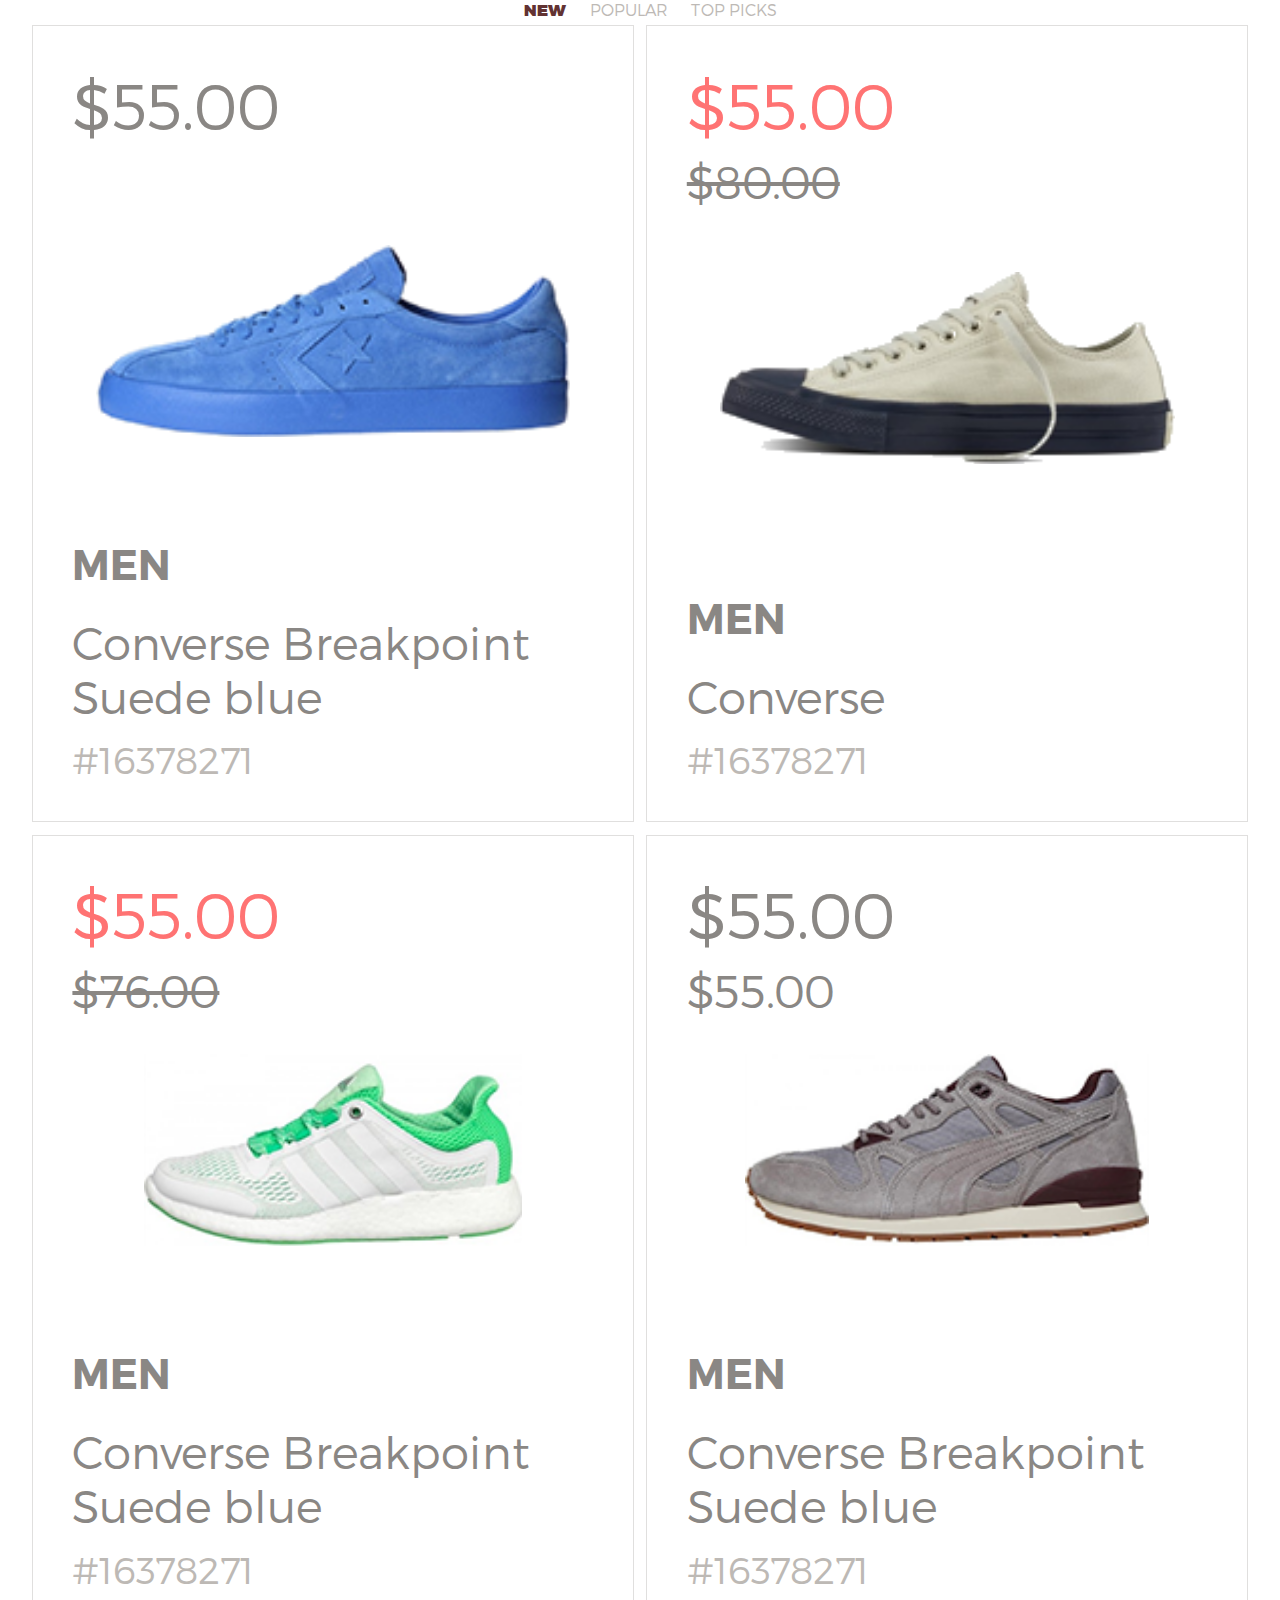
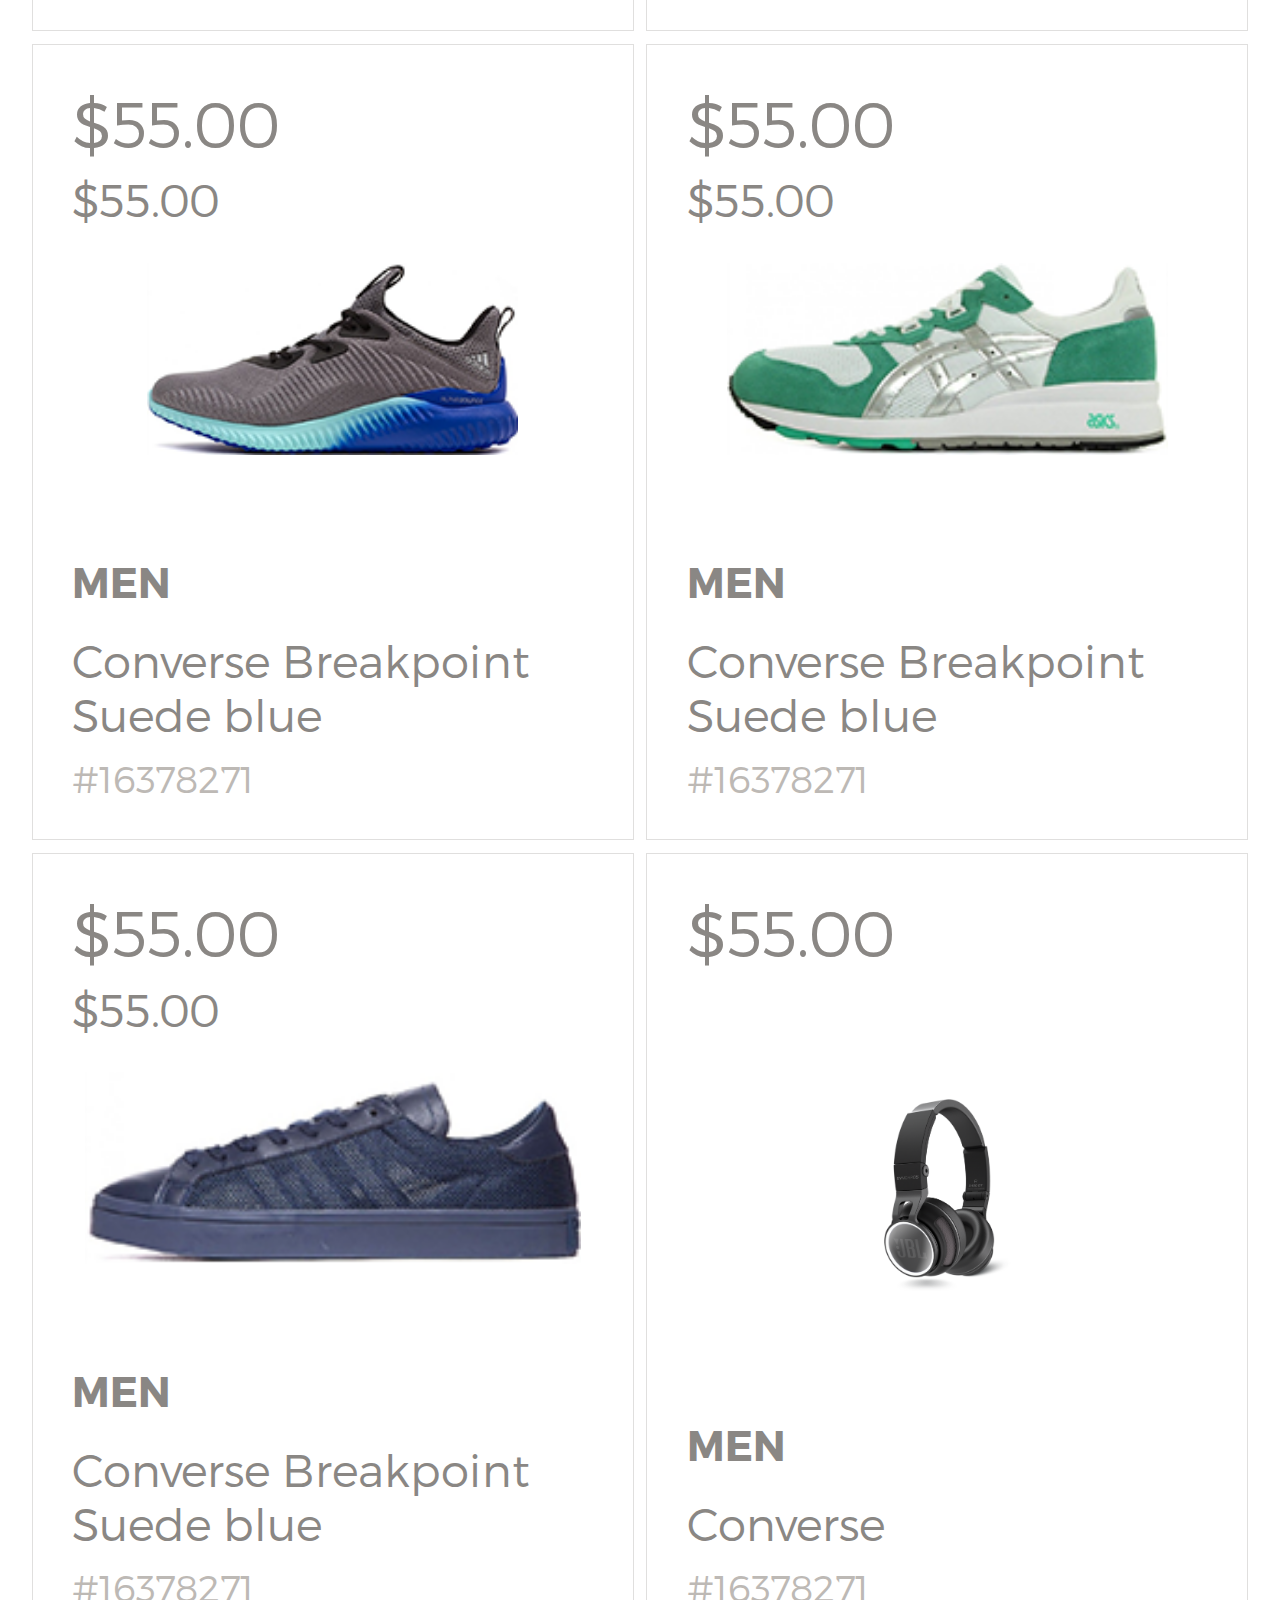
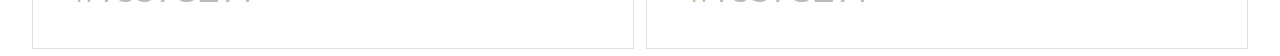
==== app/index.html @ c6f23c6f "20" ====
<!DOCTYPE html>
<html lang="en">

<head>
	<meta charset="UTF-8">
	<meta name="viewport" content="width=device-width, initial-scale=1.0">
	<meta http-equiv="X-UA-Compatible" content="ie=edge">
	<link rel="stylesheet" href="css/fonts.css">
	<link rel="stylesheet" href="css/normalize.css">
	<link rel="stylesheet" href="css/styles.css">
	<title>Document</title>
</head>

<body>
	<header>
	</header>

	<section>
	</section>


	<div class="wrap">
		<ul class="catalogue-filtr">
			<li class="catalogue-filtr__item"><span class="catalogue-filtr__link catalogue-filtr__link--active">new</span>
			</li>
			<li class="catalogue-filtr__item"><a class="catalogue-filtr__link" href="#">popular</a></li>
			<li class="catalogue-filtr__item"><a class="catalogue-filtr__link" href="#">top picks</a></li>
		</ul>
	</div>

	<div class="product-grid wrap">

		<div class="product-grid__item product-card">
			<div class="product-card__wrapper">
				<table class="product-card__info">
					<tr>
						<td class="product-info__cost">$55.00</td>
					</tr>
					<tr>
						<td class="product-info__sell"></td>
					</tr>
					<tr>
						<td><img class="product-info__img" src="img/product/product-1.png" alt="product"></td>
					</tr>
					<tr>
						<td class="product-info__sex">men</td>
					</tr>
					<tr>
						<td class="product-info__desc">Converse Breakpoint Suede blue</td>
					</tr>
					<tr>
						<td class="product-info__id">#16378271</td>
					</tr>
				</table>
			</div>
		</div>

		<div class="product-grid__item product-card">
			<div class="product-card__wrapper">
				<table class="product-card__info product-card__info--sale">
					<tr>
						<td class="product-info__cost">$55.00</td>
					</tr>
					<tr>
						<td class="product-info__sell">$80.00</td>
					</tr>
					<tr>
						<td><img class="product-info__img" src="img/product/product-2.png" alt="product"></td>
					</tr>
					<tr>
						<td class="product-info__sex">men</td>
					</tr>
					<tr>
						<td class="product-info__desc">Converse</td>
					</tr>
					<tr>
						<td class="product-info__id">#16378271</td>
					</tr>
				</table>
			</div>
		</div>
		<div class="product-grid__item product-card">
			<div class="product-card__wrapper">
				<table class="product-card__info product-card__info--sale">
					<tr>
						<td class="product-info__cost">$55.00</td>
					</tr>
					<tr>
						<td class="product-info__sell">$76.00</td>
					</tr>
					<tr>
						<td><img class="product-info__img" src="img/product/product-3.png" alt="product"></td>
					</tr>
					<tr>
						<td class="product-info__sex">men</td>
					</tr>
					<tr>
						<td class="product-info__desc">Converse Breakpoint Suede blue</td>
					</tr>
					<tr>
						<td class="product-info__id">#16378271</td>
					</tr>
				</table>
			</div>
		</div>
		<div class="product-grid__item product-card">
			<div class="product-card__wrapper">
				<table class="product-card__info">
					<tr>
						<td class="product-info__cost">$55.00</td>
					</tr>
					<tr>
						<td class="product-info__sell">$55.00</td>
					</tr>
					<tr>
						<td><img class="product-info__img" src="img/product/product-4.png" alt="product"></td>
					</tr>
					<tr>
						<td class="product-info__sex">men</td>
					</tr>
					<tr>
						<td class="product-info__desc">Converse Breakpoint Suede blue</td>
					</tr>
					<tr>
						<td class="product-info__id">#16378271</td>
					</tr>
				</table>
			</div>
		</div>
		<div class="product-grid__item product-card">
			<div class="product-card__wrapper">
				<table class="product-card__info">
					<tr>
						<td class="product-info__cost">$55.00</td>
					</tr>
					<tr>
						<td class="product-info__sell">$55.00</td>
					</tr>
					<tr>
						<td><img class="product-info__img" src="img/product/product-5.png" alt="product"></td>
					</tr>
					<tr>
						<td class="product-info__sex">men</td>
					</tr>
					<tr>
						<td class="product-info__desc">Converse Breakpoint Suede blue</td>
					</tr>
					<tr>
						<td class="product-info__id">#16378271</td>
					</tr>
				</table>
			</div>
		</div>
		<div class="product-grid__item product-card">
			<div class="product-card__wrapper">
				<table class="product-card__info">
					<tr>
						<td class="product-info__cost">$55.00</td>
					</tr>
					<tr>
						<td class="product-info__sell">$55.00</td>
					</tr>
					<tr>
						<td><img class="product-info__img" src="img/product/product-6.png" alt="product"></td>
					</tr>
					<tr>
						<td class="product-info__sex">men</td>
					</tr>
					<tr>
						<td class="product-info__desc">Converse Breakpoint Suede blue</td>
					</tr>
					<tr>
						<td class="product-info__id">#16378271</td>
					</tr>
				</table>
			</div>
		</div>
		<div class="product-grid__item product-card">
			<div class="product-card__wrapper">
				<table class="product-card__info">
					<tr>
						<td class="product-info__cost">$55.00</td>
					</tr>
					<tr>
						<td class="product-info__sell">$55.00</td>
					</tr>
					<tr>
						<td><img class="product-info__img" src="img/product/product-7.png" alt="product"></td>
					</tr>
					<tr>
						<td class="product-info__sex">men</td>
					</tr>
					<tr>
						<td class="product-info__desc">Converse Breakpoint Suede blue</td>
					</tr>
					<tr>
						<td class="product-info__id">#16378271</td>
					</tr>
				</table>
			</div>
		</div>
		<div class="product-grid__item product-card">
			<div class="product-card__wrapper">
				<table class="product-card__info">
					<tr>
						<td class="product-info__cost">$55.00</td>
					</tr>
					<tr>
						<td class="product-info__sell"></td>
					</tr>
					<tr>
						<td><img class="product-info__img" src="img/product/product-8.png" alt="product"></td>
					</tr>
					<tr>
						<td class="product-info__sex">men</td>
					</tr>
					<tr>
						<td class="product-info__desc">Converse</td>
					</tr>
					<tr>
						<td class="product-info__id">#16378271</td>
					</tr>
				</table>
			</div>
		</div>

	</div>
</body>

</html>
---- app/css/fonts.css ----
@font-face {
    font-family: Trueno;
    font-style: normal;
    font-weight: 950;
    src: url('../fonts/TruenoUltBlk.woff') format('woff');
    src: url('../fonts/TruenoUltBlk.woff2') format('woff2');
}

@font-face {
    font-family: Trueno;
    font-style: normal;
    font-weight: 300;
    src: url('../fonts/TruenoLt.woff') format('woff');
    src: url('../fonts/TruenoLt.woff2') format('woff2');
}

@font-face {
    font-family: Trueno;
    font-style: normal;
    font-weight: 700;
    src: url('../fonts/TruenoBd.woff') format('woff');
    src: url('../fonts/TruenoBd.woff2') format('woff2');
}
---- app/css/styles.css ----
html{color:#8a8784}.wrap{margin:0 auto;text-align:center}.catalogue-filtr{display:inline}.catalogue-filtr__item{display:inline;margin-right:20px}.catalogue-filtr__link{color:#bdb9b5;text-transform:uppercase}.catalogue-filtr__link:hover{color:#ff7373}.catalogue-filtr__link--active{color:#623232;font-weight:900}.catalogue-filtr__link--active:hover{color:#623232}.product-grid{font-size:0}.product-card{width:47%;display:inline-block;margin:.5vw;padding:3vw;border:1px solid #e0dfde}.product-card__wrapper{position:relative;width:100%;padding-bottom:137.2549019607843%}.product-card__info{position:absolute;width:100%;height:100%;border-collapse:collapse;font-size:5vw}.product-card__info .product-info{color:red}.product-card__info .product-info__cost{font-size:1em;text-align:left;height:1%}.product-card__info .product-info__sell{font-size:.705882352em;text-align:left;height:6vw}.product-card__info .product-info__img{height:15vw}.product-card__info .product-info__sex{padding-top:5vw;text-transform:uppercase;font-weight:700;text-align:left;font-size:.6470588235294118em;height:2%}.product-card__info .product-info__desc{padding-top:2vw;text-align:left;font-size:.705882352em;height:2vw}.product-card__info .product-info__id{padding-top:1vw;text-align:left;color:#bdb9b5;font-size:.5882352941176471em;height:1vw}.product-card__info--sale .product-info__cost{color:#ff7373}.product-card__info--sale .product-info__sell{text-decoration:line-through}
/*# sourceMappingURL=[data-uri] */
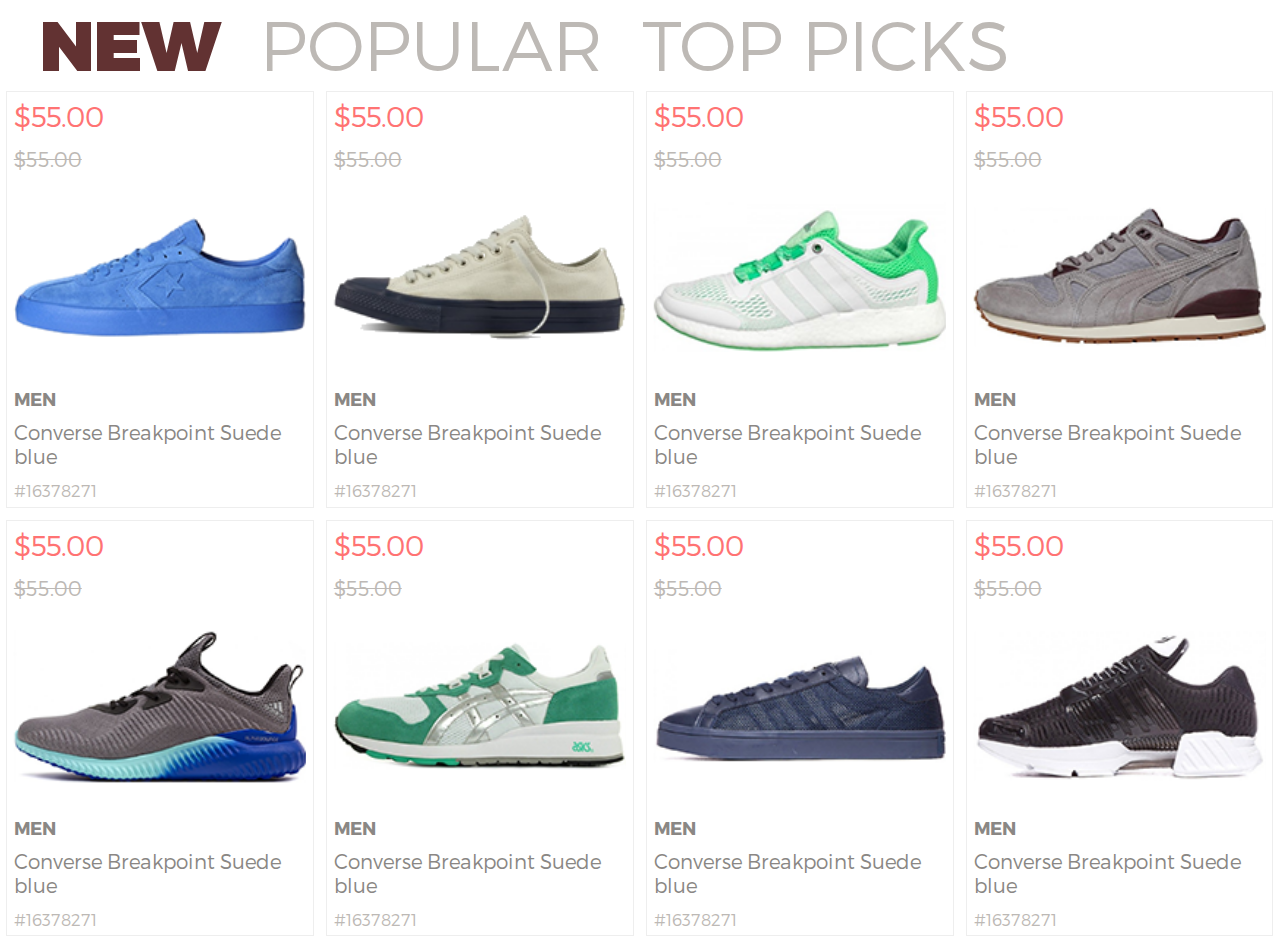
==== commit ee24c84a: "dsf" ====
--- a/app/index.html
+++ b/app/index.html
@@ -12,11 +12,6 @@
 </head>
 
 <body>
-	<header>
-	</header>
-
-	<section>
-	</section>
 
 
 	<div class="wrap">
@@ -28,202 +23,111 @@
 		</ul>
 	</div>
 
-	<div class="product-grid wrap">
-
+	<div class="wrap product-grid">
 		<div class="product-grid__item product-card">
 			<div class="product-card__wrapper">
-				<table class="product-card__info">
-					<tr>
-						<td class="product-info__cost">$55.00</td>
-					</tr>
-					<tr>
-						<td class="product-info__sell"></td>
-					</tr>
-					<tr>
-						<td><img class="product-info__img" src="img/product/product-1.png" alt="product"></td>
-					</tr>
-					<tr>
-						<td class="product-info__sex">men</td>
-					</tr>
-					<tr>
-						<td class="product-info__desc">Converse Breakpoint Suede blue</td>
-					</tr>
-					<tr>
-						<td class="product-info__id">#16378271</td>
-					</tr>
-				</table>
-			</div>
-		</div>
-
-		<div class="product-grid__item product-card">
-			<div class="product-card__wrapper">
-				<table class="product-card__info product-card__info--sale">
-					<tr>
-						<td class="product-info__cost">$55.00</td>
-					</tr>
-					<tr>
-						<td class="product-info__sell">$80.00</td>
-					</tr>
-					<tr>
-						<td><img class="product-info__img" src="img/product/product-2.png" alt="product"></td>
-					</tr>
-					<tr>
-						<td class="product-info__sex">men</td>
-					</tr>
-					<tr>
-						<td class="product-info__desc">Converse</td>
-					</tr>
-					<tr>
-						<td class="product-info__id">#16378271</td>
-					</tr>
-				</table>
+				<div class="product-card__info product-card__info--sale">
+					<p class="product-info__cost">$55.00</p>
+					<p class="product-info__sell">$55.00</p>
+					<div class="product-info__img-box"><img class="product-info__img" src="img/product/product-1.png"
+							alt="product"></div>
+					<p class="product-info__sex">men</p>
+					<a href="#" class="product-info__desc">Converse Breakpoint Suede blue</a>
+					<p class="product-info__id">#16378271</p>
+				</div>
 			</div>
 		</div>
 		<div class="product-grid__item product-card">
 			<div class="product-card__wrapper">
-				<table class="product-card__info product-card__info--sale">
-					<tr>
-						<td class="product-info__cost">$55.00</td>
-					</tr>
-					<tr>
-						<td class="product-info__sell">$76.00</td>
-					</tr>
-					<tr>
-						<td><img class="product-info__img" src="img/product/product-3.png" alt="product"></td>
-					</tr>
-					<tr>
-						<td class="product-info__sex">men</td>
-					</tr>
-					<tr>
-						<td class="product-info__desc">Converse Breakpoint Suede blue</td>
-					</tr>
-					<tr>
-						<td class="product-info__id">#16378271</td>
-					</tr>
-				</table>
+				<div class="product-card__info product-card__info--sale">
+					<p class="product-info__cost">$55.00</p>
+					<p class="product-info__sell">$55.00</p>
+					<div class="product-info__img-box"><img class="product-info__img" src="img/product/product-2.png"
+							alt="product"></div>
+					<p class="product-info__sex">men</p>
+					<a href="#" class="product-info__desc">Converse Breakpoint Suede blue</a>
+					<p class="product-info__id">#16378271</p>
+				</div>
 			</div>
 		</div>
 		<div class="product-grid__item product-card">
 			<div class="product-card__wrapper">
-				<table class="product-card__info">
-					<tr>
-						<td class="product-info__cost">$55.00</td>
-					</tr>
-					<tr>
-						<td class="product-info__sell">$55.00</td>
-					</tr>
-					<tr>
-						<td><img class="product-info__img" src="img/product/product-4.png" alt="product"></td>
-					</tr>
-					<tr>
-						<td class="product-info__sex">men</td>
-					</tr>
-					<tr>
-						<td class="product-info__desc">Converse Breakpoint Suede blue</td>
-					</tr>
-					<tr>
-						<td class="product-info__id">#16378271</td>
-					</tr>
-				</table>
+				<div class="product-card__info product-card__info--sale">
+					<p class="product-info__cost">$55.00</p>
+					<p class="product-info__sell">$55.00</p>
+					<div class="product-info__img-box"><img class="product-info__img" src="img/product/product-3.png"
+							alt="product"></div>
+					<p class="product-info__sex">men</p>
+					<a href="#" class="product-info__desc">Converse Breakpoint Suede blue</a>
+					<p class="product-info__id">#16378271</p>
+				</div>
 			</div>
 		</div>
 		<div class="product-grid__item product-card">
 			<div class="product-card__wrapper">
-				<table class="product-card__info">
-					<tr>
-						<td class="product-info__cost">$55.00</td>
-					</tr>
-					<tr>
-						<td class="product-info__sell">$55.00</td>
-					</tr>
-					<tr>
-						<td><img class="product-info__img" src="img/product/product-5.png" alt="product"></td>
-					</tr>
-					<tr>
-						<td class="product-info__sex">men</td>
-					</tr>
-					<tr>
-						<td class="product-info__desc">Converse Breakpoint Suede blue</td>
-					</tr>
-					<tr>
-						<td class="product-info__id">#16378271</td>
-					</tr>
-				</table>
+				<div class="product-card__info product-card__info--sale">
+					<p class="product-info__cost">$55.00</p>
+					<p class="product-info__sell">$55.00</p>
+					<div class="product-info__img-box"><img class="product-info__img" src="img/product/product-4.png"
+							alt="product"></div>
+					<p class="product-info__sex">men</p>
+					<a href="#" class="product-info__desc">Converse Breakpoint Suede blue</a>
+					<p class="product-info__id">#16378271</p>
+				</div>
 			</div>
 		</div>
 		<div class="product-grid__item product-card">
 			<div class="product-card__wrapper">
-				<table class="product-card__info">
-					<tr>
-						<td class="product-info__cost">$55.00</td>
-					</tr>
-					<tr>
-						<td class="product-info__sell">$55.00</td>
-					</tr>
-					<tr>
-						<td><img class="product-info__img" src="img/product/product-6.png" alt="product"></td>
-					</tr>
-					<tr>
-						<td class="product-info__sex">men</td>
-					</tr>
-					<tr>
-						<td class="product-info__desc">Converse Breakpoint Suede blue</td>
-					</tr>
-					<tr>
-						<td class="product-info__id">#16378271</td>
-					</tr>
-				</table>
+				<div class="product-card__info product-card__info--sale">
+					<p class="product-info__cost">$55.00</p>
+					<p class="product-info__sell">$55.00</p>
+					<div class="product-info__img-box"><img class="product-info__img" src="img/product/product-5.png"
+							alt="product"></div>
+					<p class="product-info__sex">men</p>
+					<a href="#" class="product-info__desc">Converse Breakpoint Suede blue</a>
+					<p class="product-info__id">#16378271</p>
+				</div>
 			</div>
 		</div>
 		<div class="product-grid__item product-card">
 			<div class="product-card__wrapper">
-				<table class="product-card__info">
-					<tr>
-						<td class="product-info__cost">$55.00</td>
-					</tr>
-					<tr>
-						<td class="product-info__sell">$55.00</td>
-					</tr>
-					<tr>
-						<td><img class="product-info__img" src="img/product/product-7.png" alt="product"></td>
-					</tr>
-					<tr>
-						<td class="product-info__sex">men</td>
-					</tr>
-					<tr>
-						<td class="product-info__desc">Converse Breakpoint Suede blue</td>
-					</tr>
-					<tr>
-						<td class="product-info__id">#16378271</td>
-					</tr>
-				</table>
+				<div class="product-card__info product-card__info--sale">
+					<p class="product-info__cost">$55.00</p>
+					<p class="product-info__sell">$55.00</p>
+					<div class="product-info__img-box"><img class="product-info__img" src="img/product/product-6.png"
+							alt="product"></div>
+					<p class="product-info__sex">men</p>
+					<a href="#" class="product-info__desc">Converse Breakpoint Suede blue</a>
+					<p class="product-info__id">#16378271</p>
+				</div>
 			</div>
 		</div>
 		<div class="product-grid__item product-card">
 			<div class="product-card__wrapper">
-				<table class="product-card__info">
-					<tr>
-						<td class="product-info__cost">$55.00</td>
-					</tr>
-					<tr>
-						<td class="product-info__sell"></td>
-					</tr>
-					<tr>
-						<td><img class="product-info__img" src="img/product/product-8.png" alt="product"></td>
-					</tr>
-					<tr>
-						<td class="product-info__sex">men</td>
-					</tr>
-					<tr>
-						<td class="product-info__desc">Converse</td>
-					</tr>
-					<tr>
-						<td class="product-info__id">#16378271</td>
-					</tr>
-				</table>
+				<div class="product-card__info product-card__info--sale">
+					<p class="product-info__cost">$55.00</p>
+					<p class="product-info__sell">$55.00</p>
+					<div class="product-info__img-box"><img class="product-info__img" src="img/product/product-7.png"
+							alt="product"></div>
+					<p class="product-info__sex">men</p>
+					<a href="#" class="product-info__desc">Converse Breakpoint Suede blue</a>
+					<p class="product-info__id">#16378271</p>
+				</div>
 			</div>
 		</div>
-
+		<div class="product-grid__item product-card">
+			<div class="product-card__wrapper">
+				<div class="product-card__info product-card__info--sale">
+					<p class="product-info__cost">$55.00</p>
+					<p class="product-info__sell">$55.00</p>
+					<div class="product-info__img-box"><img class="product-info__img" src="img/product/product-8.png"
+							alt="product"></div>
+					<p class="product-info__sex">men</p>
+					<a href="#" class="product-info__desc">Converse Breakpoint Suede blue</a>
+					<p class="product-info__id">#16378271</p>
+				</div>
+			</div>
+		</div>
 	</div>
 </body>
 
--- a/app/css/styles.css
+++ b/app/css/styles.css
@@ -1,2 +1,2 @@
-html{color:#8a8784}.wrap{margin:0 auto;text-align:center}.catalogue-filtr{display:inline}.catalogue-filtr__item{display:inline;margin-right:20px}.catalogue-filtr__link{color:#bdb9b5;text-transform:uppercase}.catalogue-filtr__link:hover{color:#ff7373}.catalogue-filtr__link--active{color:#623232;font-weight:900}.catalogue-filtr__link--active:hover{color:#623232}.product-grid{font-size:0}.product-card{width:47%;display:inline-block;margin:.5vw;padding:3vw;border:1px solid #e0dfde}.product-card__wrapper{position:relative;width:100%;padding-bottom:137.2549019607843%}.product-card__info{position:absolute;width:100%;height:100%;border-collapse:collapse;font-size:5vw}.product-card__info .product-info{color:red}.product-card__info .product-info__cost{font-size:1em;text-align:left;height:1%}.product-card__info .product-info__sell{font-size:.705882352em;text-align:left;height:6vw}.product-card__info .product-info__img{height:15vw}.product-card__info .product-info__sex{padding-top:5vw;text-transform:uppercase;font-weight:700;text-align:left;font-size:.6470588235294118em;height:2%}.product-card__info .product-info__desc{padding-top:2vw;text-align:left;font-size:.705882352em;height:2vw}.product-card__info .product-info__id{padding-top:1vw;text-align:left;color:#bdb9b5;font-size:.5882352941176471em;height:1vw}.product-card__info--sale .product-info__cost{color:#ff7373}.product-card__info--sale .product-info__sell{text-decoration:line-through}
-/*# sourceMappingURL=[data-uri] */
+html{color:#8a8784}.wrap{margin:0 auto}.catalogue-filtr{display:inline;font-size:5.5vw}.catalogue-filtr__item{display:inline;margin-right:20px}.catalogue-filtr__link{color:#bdb9b5;text-transform:uppercase}.catalogue-filtr__link:hover{color:#ff7373}.catalogue-filtr__link--active{color:#623232;font-weight:900}.catalogue-filtr__link--active:hover{color:#623232}.product-grid{font-size:0}.product-card{width:96%;padding:2%;margin:2%;border:1px solid #eee;display:inline-block}.product-card__wrapper{position:relative;width:100%;padding-bottom:137.2549019607843%}.product-card__info{position:absolute;width:100%;height:100%;font-size:10vw}.product-card__info .product-info{color:red}.product-card__info .product-info__cost{display:block;color:#d60c0c;font-size:1em;height:12%}.product-card__info .product-info__sell{color:#bdb9b5;font-size:.705882352em;height:5%}.product-card__info .product-info__img-box{position:relative;height:55%;width:100%}.product-card__info .product-info__img{position:absolute;top:50%;left:50%;-webkit-transform:translate(-50%,-50%);transform:translate(-50%,-50%);margin:0 auto;max-height:100%;max-width:100%;width:100%;-o-object-fit:cover;object-fit:cover;display:block}.product-card__info .product-info__sex{font-weight:700;color:#8a8784;font-size:.6470588235294118em;text-transform:uppercase;height:8%}.product-card__info .product-info__desc{display:block;color:#8a8784;font-size:.705882352em;height:15%}.product-card__info .product-info__id{padding-top:auto;color:#bdb9b5;font-size:.5882352941176471em;height:5%}.product-card__info--sale .product-info__cost{color:#ff7373}.product-card__info--sale .product-info__sell{text-decoration:line-through}@media (min-width:576px){.product-card{width:46%;padding:2%;margin:2%}.product-card__info{font-size:5vw}}@media (min-width:768px){.product-card{width:31.3333%;padding:2%;margin:1%}.product-card__info{font-size:3.33333333333333vw}}@media (min-width:992px){.product-card{width:24%;padding:.5%;margin:.5%}.product-card__info{font-size:2.2vw}}
+/*# sourceMappingURL=[data-uri] */
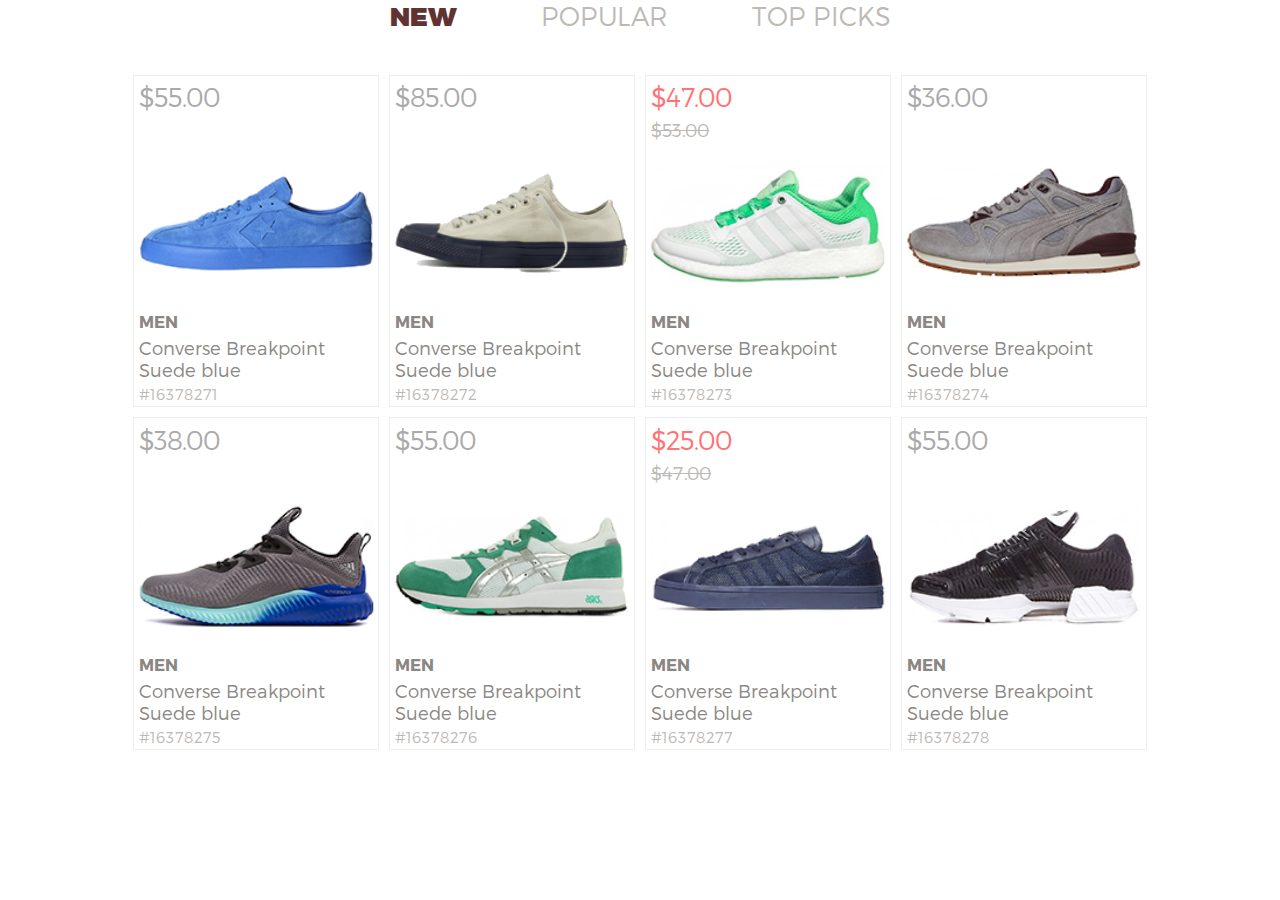
==== commit d1ef1b19: "2" ====
--- a/app/index.html
+++ b/app/index.html
@@ -26,9 +26,9 @@
 	<div class="wrap product-grid">
 		<div class="product-grid__item product-card">
 			<div class="product-card__wrapper">
-				<div class="product-card__info product-card__info--sale">
+				<div class="product-card__info product-card__info">
 					<p class="product-info__cost">$55.00</p>
-					<p class="product-info__sell">$55.00</p>
+					<p class="product-info__sell"></p>
 					<div class="product-info__img-box"><img class="product-info__img" src="img/product/product-1.png"
 							alt="product"></div>
 					<p class="product-info__sex">men</p>
@@ -39,92 +39,92 @@
 		</div>
 		<div class="product-grid__item product-card">
 			<div class="product-card__wrapper">
-				<div class="product-card__info product-card__info--sale">
-					<p class="product-info__cost">$55.00</p>
-					<p class="product-info__sell">$55.00</p>
+				<div class="product-card__info product-card__info">
+					<p class="product-info__cost">$85.00</p>
+					<p class="product-info__sell"></p>
 					<div class="product-info__img-box"><img class="product-info__img" src="img/product/product-2.png"
 							alt="product"></div>
 					<p class="product-info__sex">men</p>
 					<a href="#" class="product-info__desc">Converse Breakpoint Suede blue</a>
-					<p class="product-info__id">#16378271</p>
+					<p class="product-info__id">#16378272</p>
 				</div>
 			</div>
 		</div>
 		<div class="product-grid__item product-card">
 			<div class="product-card__wrapper">
 				<div class="product-card__info product-card__info--sale">
-					<p class="product-info__cost">$55.00</p>
-					<p class="product-info__sell">$55.00</p>
+					<p class="product-info__cost">$47.00</p>
+					<p class="product-info__sell">$53.00</p>
 					<div class="product-info__img-box"><img class="product-info__img" src="img/product/product-3.png"
 							alt="product"></div>
 					<p class="product-info__sex">men</p>
 					<a href="#" class="product-info__desc">Converse Breakpoint Suede blue</a>
-					<p class="product-info__id">#16378271</p>
+					<p class="product-info__id">#16378273</p>
+				</div>
+			</div>
+		</div>
+		<div class="product-grid__item product-card">
+			<div class="product-card__wrapper">
+				<div class="product-card__info product-card__info">
+					<p class="product-info__cost">$36.00</p>
+					<p class="product-info__sell"></p>
+					<div class="product-info__img-box"><img class="product-info__img" src="img/product/product-4.png"
+							alt="product"></div>
+					<p class="product-info__sex">men</p>
+					<a href="#" class="product-info__desc">Converse Breakpoint Suede blue</a>
+					<p class="product-info__id">#16378274</p>
+				</div>
+			</div>
+		</div>
+		<div class="product-grid__item product-card">
+			<div class="product-card__wrapper">
+				<div class="product-card__info product-card__info">
+					<p class="product-info__cost">$38.00</p>
+					<p class="product-info__sell"></p>
+					<div class="product-info__img-box"><img class="product-info__img" src="img/product/product-5.png"
+							alt="product"></div>
+					<p class="product-info__sex">men</p>
+					<a href="#" class="product-info__desc">Converse Breakpoint Suede blue</a>
+					<p class="product-info__id">#16378275</p>
+				</div>
+			</div>
+		</div>
+		<div class="product-grid__item product-card">
+			<div class="product-card__wrapper">
+				<div class="product-card__info product-card__info">
+					<p class="product-info__cost">$55.00</p>
+					<p class="product-info__sell"></p>
+					<div class="product-info__img-box"><img class="product-info__img" src="img/product/product-6.png"
+							alt="product"></div>
+					<p class="product-info__sex">men</p>
+					<a href="#" class="product-info__desc">Converse Breakpoint Suede blue</a>
+					<p class="product-info__id">#16378276</p>
 				</div>
 			</div>
 		</div>
 		<div class="product-grid__item product-card">
 			<div class="product-card__wrapper">
 				<div class="product-card__info product-card__info--sale">
-					<p class="product-info__cost">$55.00</p>
-					<p class="product-info__sell">$55.00</p>
-					<div class="product-info__img-box"><img class="product-info__img" src="img/product/product-4.png"
+					<p class="product-info__cost">$25.00</p>
+					<p class="product-info__sell">$47.00</p>
+					<div class="product-info__img-box"><img class="product-info__img" src="img/product/product-7.png"
 							alt="product"></div>
 					<p class="product-info__sex">men</p>
 					<a href="#" class="product-info__desc">Converse Breakpoint Suede blue</a>
-					<p class="product-info__id">#16378271</p>
+					<p class="product-info__id">#16378277</p>
 				</div>
 			</div>
 		</div>
 		<div class="product-grid__item product-card">
 			<div class="product-card__wrapper">
-				<div class="product-card__info product-card__info--sale">
+				<div class="product-card__info product-card__info">
 					<p class="product-info__cost">$55.00</p>
-					<p class="product-info__sell">$55.00</p>
-					<div class="product-info__img-box"><img class="product-info__img" src="img/product/product-5.png"
-							alt="product"></div>
-					<p class="product-info__sex">men</p>
-					<a href="#" class="product-info__desc">Converse Breakpoint Suede blue</a>
-					<p class="product-info__id">#16378271</p>
-				</div>
-			</div>
-		</div>
-		<div class="product-grid__item product-card">
-			<div class="product-card__wrapper">
-				<div class="product-card__info product-card__info--sale">
-					<p class="product-info__cost">$55.00</p>
-					<p class="product-info__sell">$55.00</p>
-					<div class="product-info__img-box"><img class="product-info__img" src="img/product/product-6.png"
-							alt="product"></div>
-					<p class="product-info__sex">men</p>
-					<a href="#" class="product-info__desc">Converse Breakpoint Suede blue</a>
-					<p class="product-info__id">#16378271</p>
-				</div>
-			</div>
-		</div>
-		<div class="product-grid__item product-card">
-			<div class="product-card__wrapper">
-				<div class="product-card__info product-card__info--sale">
-					<p class="product-info__cost">$55.00</p>
-					<p class="product-info__sell">$55.00</p>
-					<div class="product-info__img-box"><img class="product-info__img" src="img/product/product-7.png"
-							alt="product"></div>
-					<p class="product-info__sex">men</p>
-					<a href="#" class="product-info__desc">Converse Breakpoint Suede blue</a>
-					<p class="product-info__id">#16378271</p>
-				</div>
-			</div>
-		</div>
-		<div class="product-grid__item product-card">
-			<div class="product-card__wrapper">
-				<div class="product-card__info product-card__info--sale">
-					<p class="product-info__cost">$55.00</p>
-					<p class="product-info__sell">$55.00</p>
+					<p class="product-info__sell"></p>
 					<div class="product-info__img-box"><img class="product-info__img" src="img/product/product-8.png"
 							alt="product"></div>
 					<p class="product-info__sex">men</p>
 					<a href="#" class="product-info__desc">Converse Breakpoint Suede blue</a>
-					<p class="product-info__id">#16378271</p>
+					<p class="product-info__id">#16378278</p>
 				</div>
 			</div>
 		</div>
--- a/app/css/styles.css
+++ b/app/css/styles.css
@@ -1,2 +1,2 @@
-html{color:#8a8784}.wrap{margin:0 auto}.catalogue-filtr{display:inline;font-size:5.5vw}.catalogue-filtr__item{display:inline;margin-right:20px}.catalogue-filtr__link{color:#bdb9b5;text-transform:uppercase}.catalogue-filtr__link:hover{color:#ff7373}.catalogue-filtr__link--active{color:#623232;font-weight:900}.catalogue-filtr__link--active:hover{color:#623232}.product-grid{font-size:0}.product-card{width:96%;padding:2%;margin:2%;border:1px solid #eee;display:inline-block}.product-card__wrapper{position:relative;width:100%;padding-bottom:137.2549019607843%}.product-card__info{position:absolute;width:100%;height:100%;font-size:10vw}.product-card__info .product-info{color:red}.product-card__info .product-info__cost{display:block;color:#d60c0c;font-size:1em;height:12%}.product-card__info .product-info__sell{color:#bdb9b5;font-size:.705882352em;height:5%}.product-card__info .product-info__img-box{position:relative;height:55%;width:100%}.product-card__info .product-info__img{position:absolute;top:50%;left:50%;-webkit-transform:translate(-50%,-50%);transform:translate(-50%,-50%);margin:0 auto;max-height:100%;max-width:100%;width:100%;-o-object-fit:cover;object-fit:cover;display:block}.product-card__info .product-info__sex{font-weight:700;color:#8a8784;font-size:.6470588235294118em;text-transform:uppercase;height:8%}.product-card__info .product-info__desc{display:block;color:#8a8784;font-size:.705882352em;height:15%}.product-card__info .product-info__id{padding-top:auto;color:#bdb9b5;font-size:.5882352941176471em;height:5%}.product-card__info--sale .product-info__cost{color:#ff7373}.product-card__info--sale .product-info__sell{text-decoration:line-through}@media (min-width:576px){.product-card{width:46%;padding:2%;margin:2%}.product-card__info{font-size:5vw}}@media (min-width:768px){.product-card{width:31.3333%;padding:2%;margin:1%}.product-card__info{font-size:3.33333333333333vw}}@media (min-width:992px){.product-card{width:24%;padding:.5%;margin:.5%}.product-card__info{font-size:2.2vw}}
-/*# sourceMappingURL=[data-uri] */
+html{color:#8a8784}.catalogue-filtr,.wrap{text-align:center}.catalogue-filtr{font-size:5.5vw;display:inline;margin:0 auto;padding:0}.catalogue-filtr__item{display:inline;margin:3%}.catalogue-filtr__link{color:#bdb9b5;text-transform:uppercase}.catalogue-filtr__link:hover{color:#ff7373}.catalogue-filtr__link--active{color:#623232;font-weight:900}.catalogue-filtr__link--active:hover{color:#623232}.product-grid{font-size:0;text-align:left;margin-top:3%}.product-card{width:96%;padding:2%;margin:2%;border:1px solid #eee;display:inline-block}.product-card__wrapper{position:relative;width:100%;padding-bottom:137.2549019607843%}.product-card__info{position:absolute;width:100%;height:100%;font-size:10vw}.product-card__info .product-info{color:red}.product-card__info .product-info__cost{display:block;color:#aaa;font-size:1em;height:12%}.product-card__info .product-info__sell{color:#bdb9b5;font-size:.705882352em;height:5%}.product-card__info .product-info__img-box{position:relative;height:55%;width:100%}.product-card__info .product-info__img{position:absolute;top:50%;left:50%;-webkit-transform:translate(-50%,-50%);transform:translate(-50%,-50%);margin:0 auto;max-height:100%;max-width:100%;width:100%;-o-object-fit:cover;object-fit:cover;display:block}.product-card__info .product-info__sex{font-weight:700;color:#8a8784;font-size:.6470588235294118em;text-transform:uppercase;height:8%}.product-card__info .product-info__desc{display:block;color:#8a8784;font-size:.705882352em;height:15%}.product-card__info .product-info__id{padding-top:auto;color:#bdb9b5;font-size:.5882352941176471em;height:5%}.product-card__info--sale .product-info__cost{color:#ff7373}.product-card__info--sale .product-info__sell{text-decoration:line-through}@media (min-width:576px){.catalogue-filtr{font-size:4vw}.product-card{width:46%;padding:2%;margin:2%}.product-card__info{font-size:5vw}}@media (min-width:768px){.catalogue-filtr{font-size:2.8vw}.product-card{width:31.3333%;padding:2%;margin:1%}.product-card__info{font-size:3.33333333333333vw}}@media (min-width:992px){.catalogue-filtr{font-size:2vw}.product-grid{margin:3% 10% 0}.product-card{width:24%;padding:.5%;margin:.5%}.product-card__info{font-size:2vw}}
+/*# sourceMappingURL=[data-uri] */
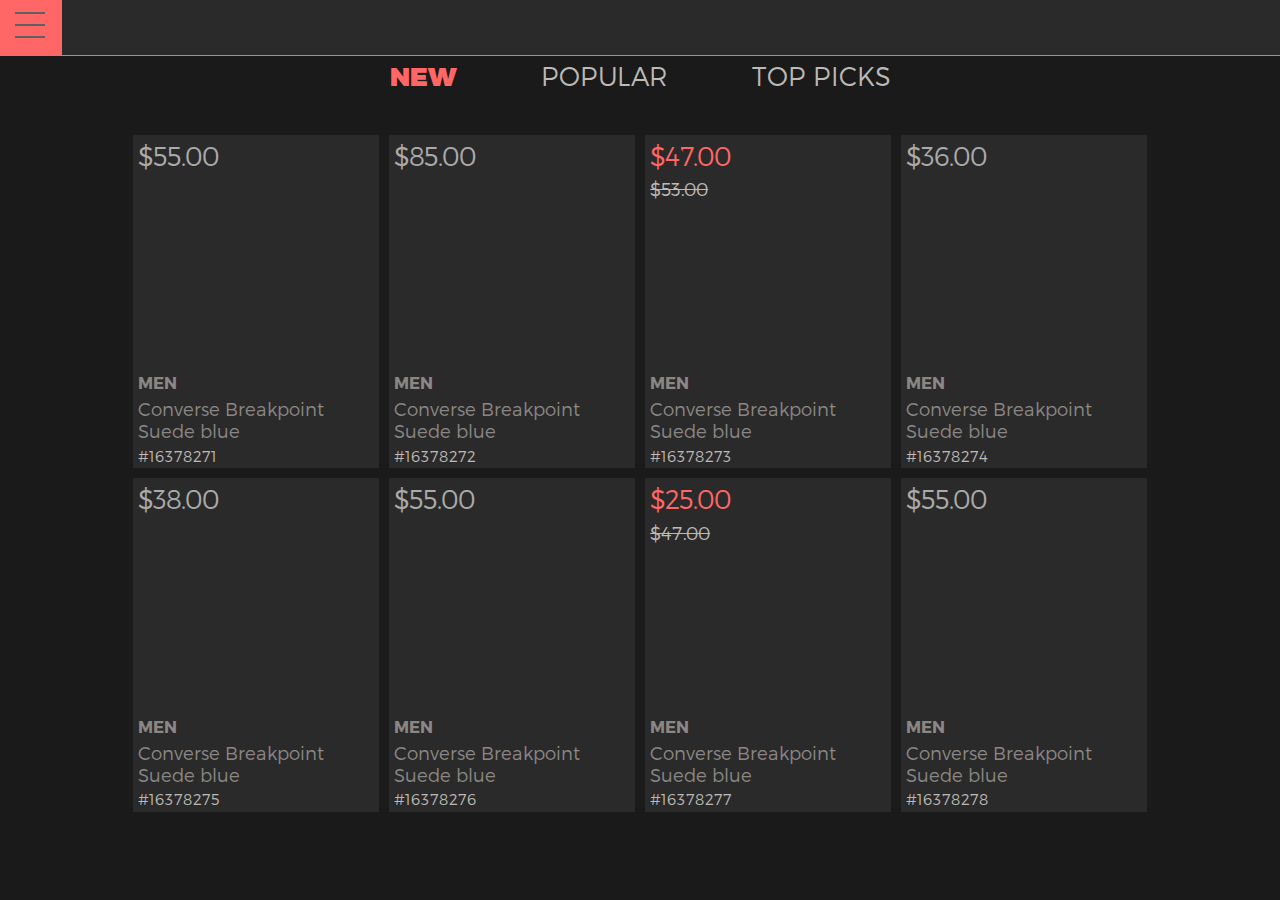
==== commit 56f6a36b: "1" ====
--- a/app/index.html
+++ b/app/index.html
@@ -8,11 +8,30 @@
 	<link rel="stylesheet" href="css/fonts.css">
 	<link rel="stylesheet" href="css/normalize.css">
 	<link rel="stylesheet" href="css/styles.css">
+	<link rel="stylesheet" href="css/media_q.css">
 	<title>Document</title>
 </head>
 
 <body>
 
+<div class="header-menu">
+	<div class="header-menu__nav-btn"></div>
+</div>
+
+	<div class="menu">
+		<input type="checkbox" name="" id="menu__toogle">
+		<label class="menu__btn" for="menu__toogle">
+			<span class="menu__btn-icon"></span>
+		</label>
+
+
+		<ul class="menu__box">
+			<li><a class="menu__item" href="#">Главная</a></li>
+			<li><a class="menu__item" href="#">Проекты</a></li>
+			<li><a class="menu__item" href="#">Блог</a></li>
+			<li><a class="menu__item" href="#">Контакты</a></li>
+		</ul>
+	</div>
 
 	<div class="wrap">
 		<ul class="catalogue-filtr">
@@ -29,8 +48,10 @@
 				<div class="product-card__info product-card__info">
 					<p class="product-info__cost">$55.00</p>
 					<p class="product-info__sell"></p>
-					<div class="product-info__img-box"><img class="product-info__img" src="img/product/product-1.png"
-							alt="product"></div>
+					<div class="product-info__img-box">
+						<!-- <img class="product-info__img" src="img/product/product-1.png"
+							alt="product"> -->
+						</div>
 					<p class="product-info__sex">men</p>
 					<a href="#" class="product-info__desc">Converse Breakpoint Suede blue</a>
 					<p class="product-info__id">#16378271</p>
@@ -42,8 +63,10 @@
 				<div class="product-card__info product-card__info">
 					<p class="product-info__cost">$85.00</p>
 					<p class="product-info__sell"></p>
-					<div class="product-info__img-box"><img class="product-info__img" src="img/product/product-2.png"
-							alt="product"></div>
+					<div class="product-info__img-box">
+						<!-- <img class="product-info__img" src="img/product/product-2.png"
+							alt="product"> -->
+						</div>
 					<p class="product-info__sex">men</p>
 					<a href="#" class="product-info__desc">Converse Breakpoint Suede blue</a>
 					<p class="product-info__id">#16378272</p>
@@ -55,8 +78,10 @@
 				<div class="product-card__info product-card__info--sale">
 					<p class="product-info__cost">$47.00</p>
 					<p class="product-info__sell">$53.00</p>
-					<div class="product-info__img-box"><img class="product-info__img" src="img/product/product-3.png"
-							alt="product"></div>
+					<div class="product-info__img-box">
+						<!-- <img class="product-info__img" src="img/product/product-3.png"
+							alt="product"> -->
+						</div>
 					<p class="product-info__sex">men</p>
 					<a href="#" class="product-info__desc">Converse Breakpoint Suede blue</a>
 					<p class="product-info__id">#16378273</p>
@@ -68,8 +93,10 @@
 				<div class="product-card__info product-card__info">
 					<p class="product-info__cost">$36.00</p>
 					<p class="product-info__sell"></p>
-					<div class="product-info__img-box"><img class="product-info__img" src="img/product/product-4.png"
-							alt="product"></div>
+					<div class="product-info__img-box">
+						<!-- <img class="product-info__img" src="img/product/product-4.png"
+							alt="product"> -->
+						</div>
 					<p class="product-info__sex">men</p>
 					<a href="#" class="product-info__desc">Converse Breakpoint Suede blue</a>
 					<p class="product-info__id">#16378274</p>
@@ -81,8 +108,10 @@
 				<div class="product-card__info product-card__info">
 					<p class="product-info__cost">$38.00</p>
 					<p class="product-info__sell"></p>
-					<div class="product-info__img-box"><img class="product-info__img" src="img/product/product-5.png"
-							alt="product"></div>
+					<div class="product-info__img-box">
+						<!-- <img class="product-info__img" src="img/product/product-5.png"
+							alt="product"> -->
+						</div>
 					<p class="product-info__sex">men</p>
 					<a href="#" class="product-info__desc">Converse Breakpoint Suede blue</a>
 					<p class="product-info__id">#16378275</p>
@@ -94,8 +123,10 @@
 				<div class="product-card__info product-card__info">
 					<p class="product-info__cost">$55.00</p>
 					<p class="product-info__sell"></p>
-					<div class="product-info__img-box"><img class="product-info__img" src="img/product/product-6.png"
-							alt="product"></div>
+					<div class="product-info__img-box">
+						<!-- <img class="product-info__img" src="img/product/product-6.png"
+							alt="product"> -->
+						</div>
 					<p class="product-info__sex">men</p>
 					<a href="#" class="product-info__desc">Converse Breakpoint Suede blue</a>
 					<p class="product-info__id">#16378276</p>
@@ -107,8 +138,10 @@
 				<div class="product-card__info product-card__info--sale">
 					<p class="product-info__cost">$25.00</p>
 					<p class="product-info__sell">$47.00</p>
-					<div class="product-info__img-box"><img class="product-info__img" src="img/product/product-7.png"
-							alt="product"></div>
+					<div class="product-info__img-box">
+						<!-- <img class="product-info__img" src="img/product/product-7.png"
+							alt="product"> -->
+						</div>
 					<p class="product-info__sex">men</p>
 					<a href="#" class="product-info__desc">Converse Breakpoint Suede blue</a>
 					<p class="product-info__id">#16378277</p>
@@ -120,8 +153,10 @@
 				<div class="product-card__info product-card__info">
 					<p class="product-info__cost">$55.00</p>
 					<p class="product-info__sell"></p>
-					<div class="product-info__img-box"><img class="product-info__img" src="img/product/product-8.png"
-							alt="product"></div>
+					<div class="product-info__img-box">
+						<!-- <img class="product-info__img" src="img/product/product-8.png"
+							alt="product"> -->
+						</div>
 					<p class="product-info__sex">men</p>
 					<a href="#" class="product-info__desc">Converse Breakpoint Suede blue</a>
 					<p class="product-info__id">#16378278</p>
@@ -129,6 +164,19 @@
 			</div>
 		</div>
 	</div>
+
+
+
+
+
+
+
+
+
+
+
+
+	
 </body>
 
 </html>--- a/app/css/styles.css
+++ b/app/css/styles.css
@@ -1,2 +1,2 @@
-html{color:#8a8784}.catalogue-filtr,.wrap{text-align:center}.catalogue-filtr{font-size:5.5vw;display:inline;margin:0 auto;padding:0}.catalogue-filtr__item{display:inline;margin:3%}.catalogue-filtr__link{color:#bdb9b5;text-transform:uppercase}.catalogue-filtr__link:hover{color:#ff7373}.catalogue-filtr__link--active{color:#623232;font-weight:900}.catalogue-filtr__link--active:hover{color:#623232}.product-grid{font-size:0;text-align:left;margin-top:3%}.product-card{width:96%;padding:2%;margin:2%;border:1px solid #eee;display:inline-block}.product-card__wrapper{position:relative;width:100%;padding-bottom:137.2549019607843%}.product-card__info{position:absolute;width:100%;height:100%;font-size:10vw}.product-card__info .product-info{color:red}.product-card__info .product-info__cost{display:block;color:#aaa;font-size:1em;height:12%}.product-card__info .product-info__sell{color:#bdb9b5;font-size:.705882352em;height:5%}.product-card__info .product-info__img-box{position:relative;height:55%;width:100%}.product-card__info .product-info__img{position:absolute;top:50%;left:50%;-webkit-transform:translate(-50%,-50%);transform:translate(-50%,-50%);margin:0 auto;max-height:100%;max-width:100%;width:100%;-o-object-fit:cover;object-fit:cover;display:block}.product-card__info .product-info__sex{font-weight:700;color:#8a8784;font-size:.6470588235294118em;text-transform:uppercase;height:8%}.product-card__info .product-info__desc{display:block;color:#8a8784;font-size:.705882352em;height:15%}.product-card__info .product-info__id{padding-top:auto;color:#bdb9b5;font-size:.5882352941176471em;height:5%}.product-card__info--sale .product-info__cost{color:#ff7373}.product-card__info--sale .product-info__sell{text-decoration:line-through}@media (min-width:576px){.catalogue-filtr{font-size:4vw}.product-card{width:46%;padding:2%;margin:2%}.product-card__info{font-size:5vw}}@media (min-width:768px){.catalogue-filtr{font-size:2.8vw}.product-card{width:31.3333%;padding:2%;margin:1%}.product-card__info{font-size:3.33333333333333vw}}@media (min-width:992px){.catalogue-filtr{font-size:2vw}.product-grid{margin:3% 10% 0}.product-card{width:24%;padding:.5%;margin:.5%}.product-card__info{font-size:2vw}}
-/*# sourceMappingURL=[data-uri] */
+html{color:#606060;background-color:#1a1a1a}html body{margin-top:60px}.header-menu{width:100%;height:56px;background-color:#2a2a2a;border-bottom:1px solid #ff6766;position:fixed;z-index:1;left:0;top:0}.header-menu__nav-btn{width:62px;height:100%;background-color:#ff6766}.menu{height:0}.menu #menu__toogle{opacity:0}.menu #menu__toogle:checked~.menu__btn .menu__btn-icon{-webkit-transform:rotate(45deg);transform:rotate(45deg)}.menu #menu__toogle:checked~.menu__btn :before{-webkit-transform:rotate(0deg);transform:rotate(0deg);top:0}.menu #menu__toogle:checked~.menu__btn :after{-webkit-transform:rotate(90deg);transform:rotate(90deg);top:0}.menu #menu__toogle:checked~.menu__box{visibility:visible;left:0}.menu__btn{display:block;position:fixed;top:15px;left:15px;width:30px;height:30px;z-index:2;cursor:pointer}.menu__btn-icon,.menu__btn-icon:after,.menu__btn-icon:before{margin:9px 0;display:block;position:absolute;width:100%;height:2px;background-color:#606060;-webkit-transition-duration:.25s;transition-duration:.25s}.menu__btn-icon:before{content:"";top:-12px;margin:0}.menu__btn-icon:after{content:"";bottom:-12px;margin:0}.menu__box{position:fixed;visibility:visible;z-index:1;margin:0;top:0;left:-100%;height:100%;padding-left:0;border-top:56px solid #ff6766;background-color:#2a2a2a;-webkit-transition-duration:.4s;transition-duration:.4s}.menu__box,.menu__item{display:block;width:100%}.menu__item{color:#606060;padding-left:30px;text-align:left;font-size:30px;height:40px;margin:20px 0}.catalogue-filtr,.wrap{text-align:center}.catalogue-filtr{font-size:5.5vw;display:inline;margin:0 auto;padding:0}.catalogue-filtr__item{display:inline;margin:3%}.catalogue-filtr__link{color:#bdb9b5;text-transform:uppercase}.catalogue-filtr__link:hover{color:#ff6766}.catalogue-filtr__link--active{color:#ff6766;font-weight:900}.catalogue-filtr__link--active:hover{color:#606060}.product-grid{font-size:0;text-align:left;margin-top:3%}.product-card{width:96%;padding:2%;margin:2%;background-color:#2a2a2a;display:inline-block}.product-card__wrapper{position:relative;width:100%;padding-bottom:137.2549019607843%}.product-card__info{position:absolute;width:100%;height:100%;font-size:10vw}.product-card__info .product-info{color:red}.product-card__info .product-info__cost{display:block;color:#aaa;font-size:1em;height:12%}.product-card__info .product-info__sell{color:#bdb9b5;font-size:.705882352em;height:5%}.product-card__info .product-info__img-box{position:relative;height:55%;width:100%}.product-card__info .product-info__img{position:absolute;top:50%;left:50%;-webkit-transform:translate(-50%,-50%);transform:translate(-50%,-50%);margin:0 auto;max-height:100%;max-width:100%;width:100%;-o-object-fit:cover;object-fit:cover;display:block}.product-card__info .product-info__sex{font-weight:700;color:#8a8784;font-size:.6470588235294118em;text-transform:uppercase;height:8%}.product-card__info .product-info__desc{display:block;color:#8a8784;font-size:.705882352em;height:15%}.product-card__info .product-info__id{padding-top:auto;color:#bdb9b5;font-size:.5882352941176471em;height:5%}.product-card__info--sale .product-info__cost{color:#ff6766}.product-card__info--sale .product-info__sell{text-decoration:line-through}
+/*# sourceMappingURL=[data-uri] */
--- a/app/css/media_q.css
+++ b/app/css/media_q.css
@@ -0,0 +1,2 @@
+@media (min-width:576px){.catalogue-filtr{font-size:4vw}.product-card{width:46%;padding:2%;margin:2%}.product-card__info{font-size:5vw}}@media (min-width:768px){.catalogue-filtr{font-size:2.8vw}.product-card{width:31.3333%;padding:2%;margin:1%}.product-card__info{font-size:3.33333333333333vw}}@media (min-width:992px){.catalogue-filtr{font-size:2vw}.product-grid{margin:3% 10% 0}.product-card{width:24%;padding:.5%;margin:.5%}.product-card__info{font-size:2vw}}
+/*# sourceMappingURL=[data-uri] */
